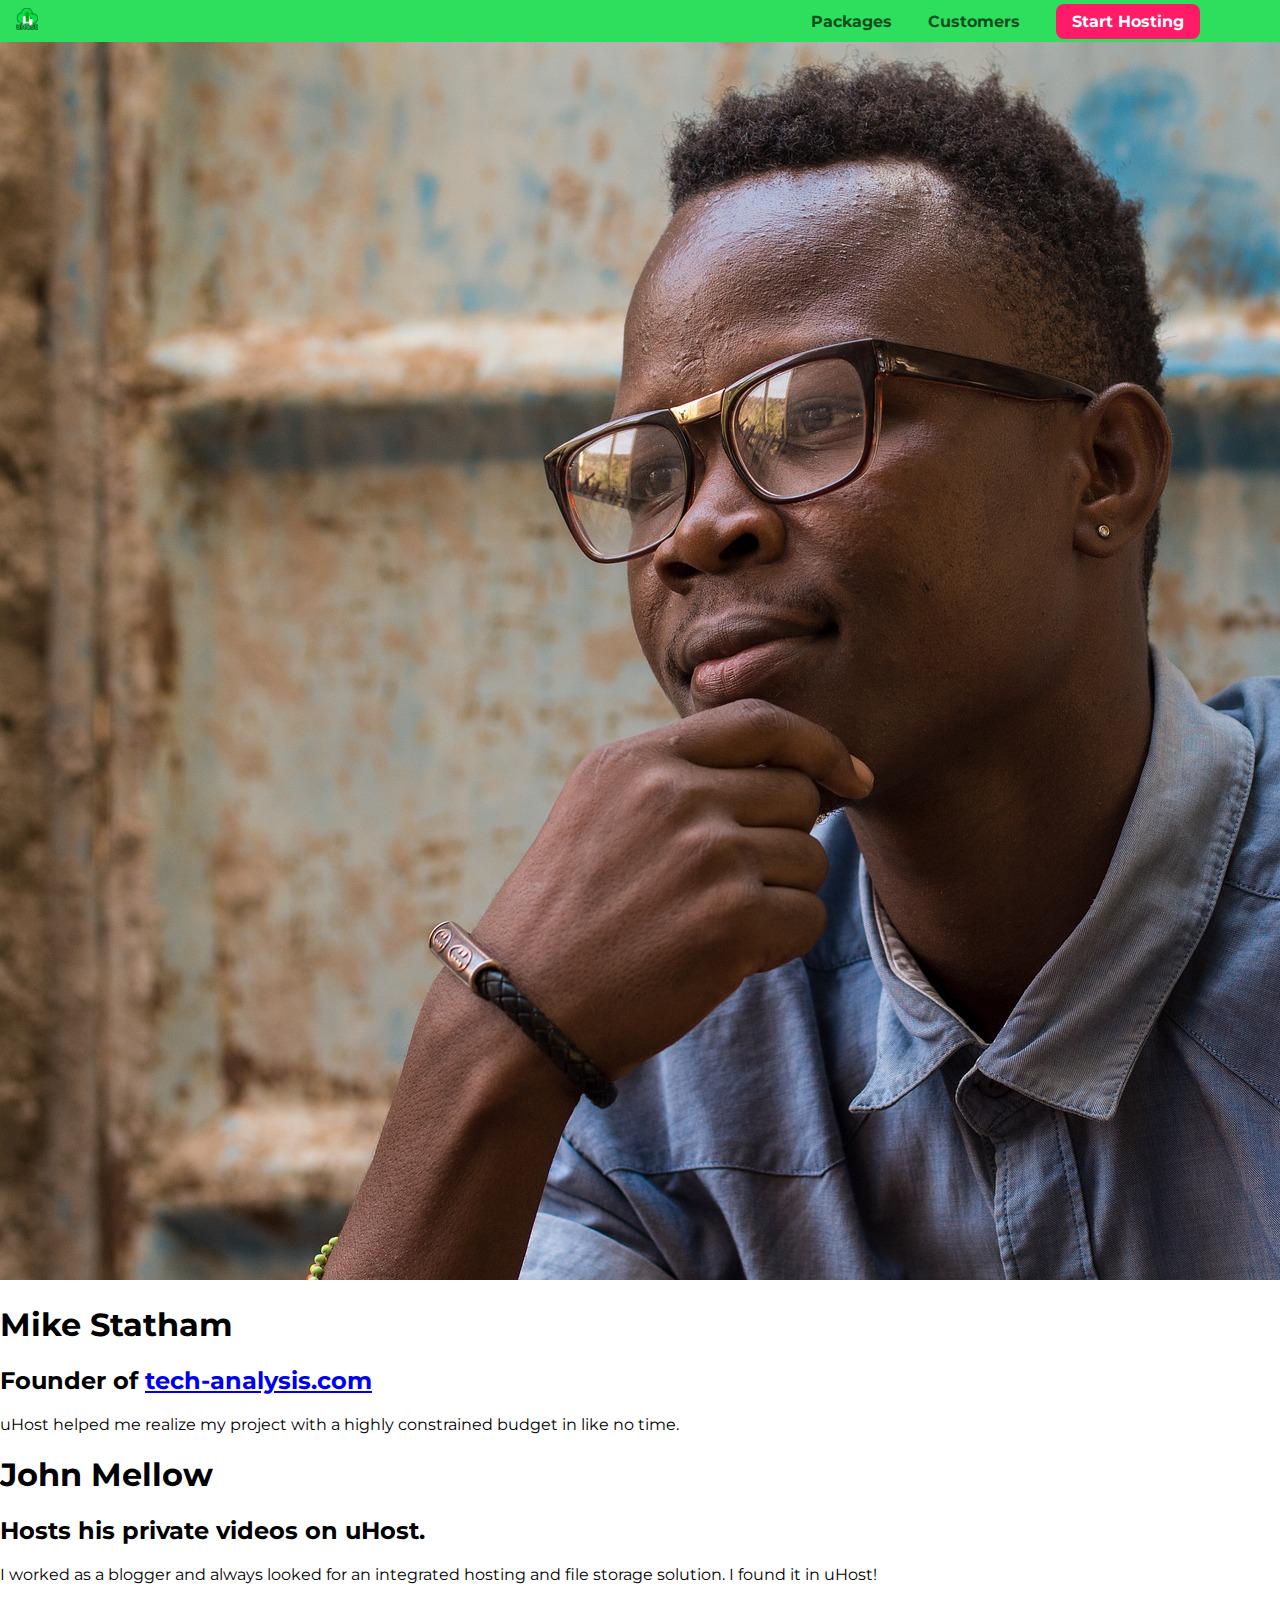
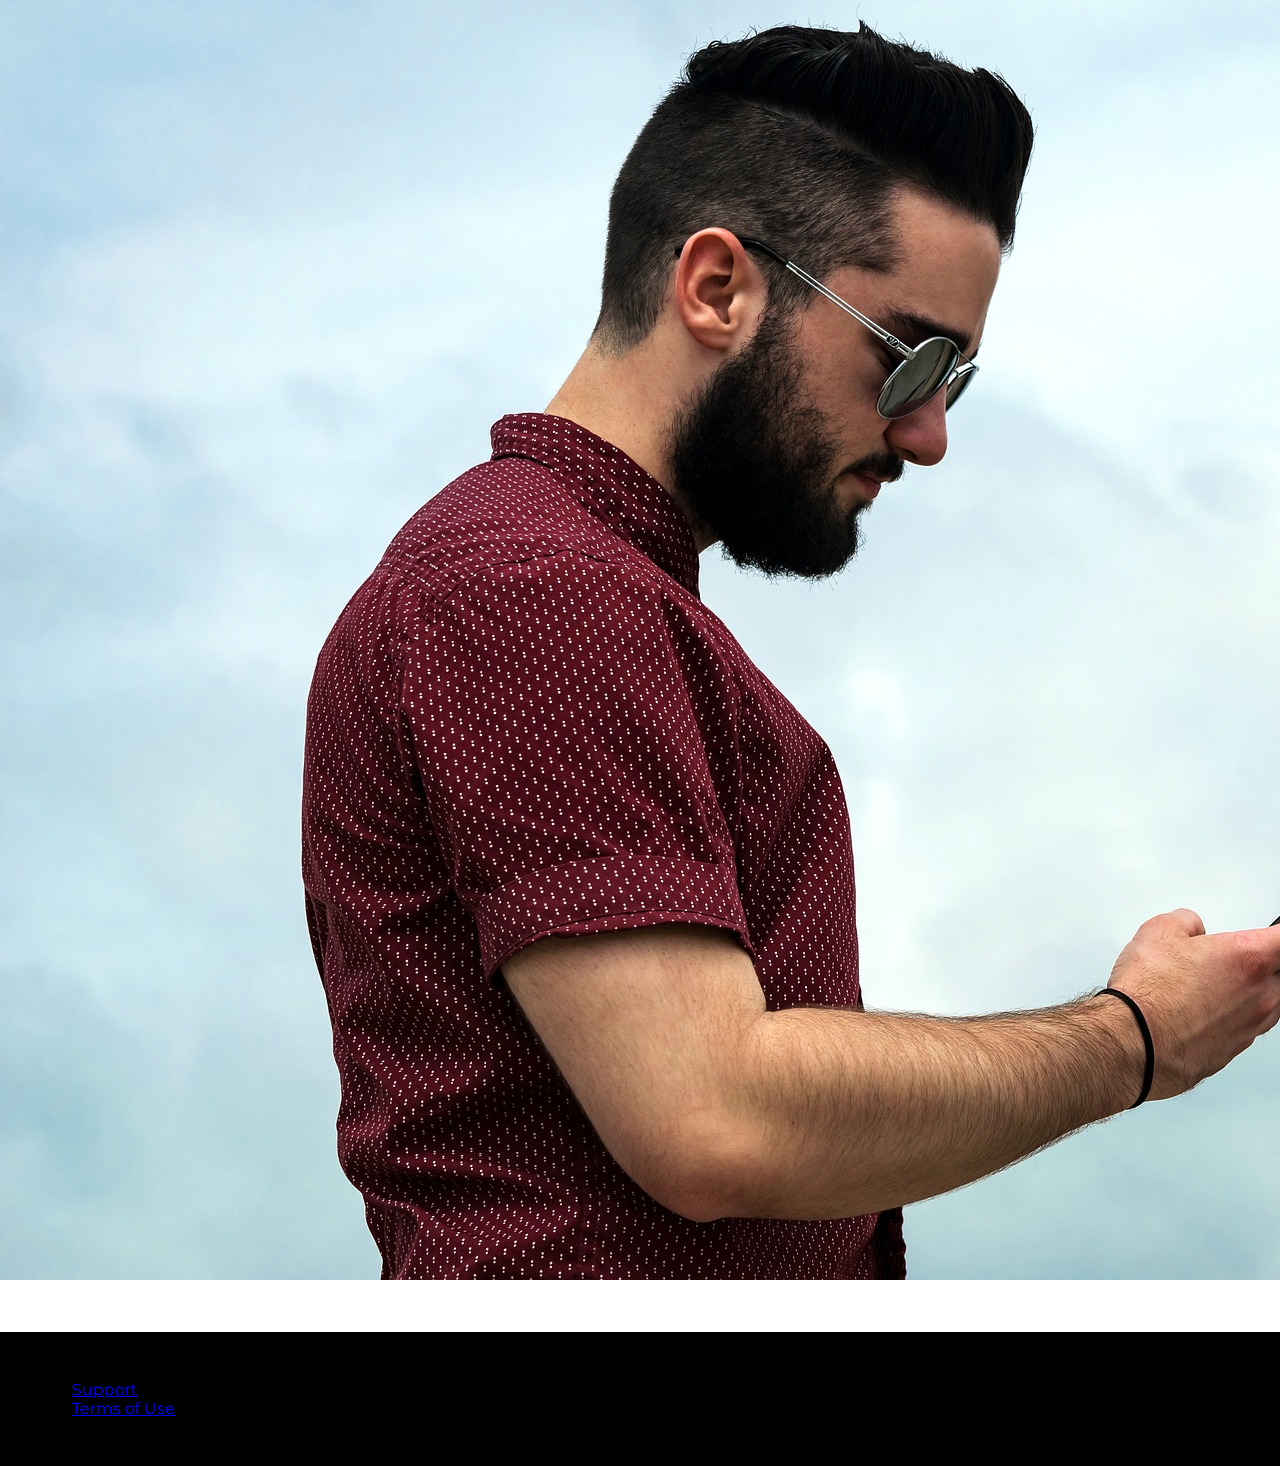
==== customers/index.html @ 3df67894 "added customers html" ====
<!DOCTYPE html>
<html lang="en">
  <head>
    <meta charset="UTF-8" />
    <meta name="viewport" content="width=device-width, initial-scale=1.0" />
    <meta http-equiv="X-UA-Compatible" content="ie=edge" />
    <title>uHost Customers</title>
    <link rel="shortcut icon" href="../favicon.png" />
    <link
      href="https://fonts.googleapis.com/css?family=Anton|Montserrat:400,700"
      rel="stylesheet"
    />
    <link rel="stylesheet" href="../shared.css" />
    <link rel="stylesheet" href="customers.css" />
  </head>

  <body>
    <header class="main-header">
      <div>
        <a class="main-header__brand" href="../index.html">
          <img src="../images/uhost-icon.png" alt="uHost - Your favorite hosting company">
        </a>
      </div>
      <nav class="main-nav">
        <ul class="main-nav__items">
          <li class="main-nav__item">
            <a href="../packages/index.html">Packages</a>
          </li>
          <li class="main-nav__item">
            <a href="index.html">Customers</a>
          </li>
          <li class="main-nav__item main-nav__item-cta">
            <a href="start-hosting/index.html">Start Hosting</a>
          </li>
        </ul>
      </nav>
    </header>
    <main>
      <div>
        <div class="testimonial" id="customer-1">
          <div class="testimonial__image-container">
            <img
              src="../images/customer-1.jpg"
              alt="Mike Statham - Customer"
              class="testimonial__image"
            />
          </div>
          <div class="testimonial__info">
            <h1 class="testimonial__name">Mike Statham</h1>
            <h2 class="testimonial__subtitle">
              Founder of
              <a href="tech-analysis.com">tech-analysis.com</a>
            </h2>
            <p class="testimonial__text">
              uHost helped me realize my project with a highly constrained
              budget in like no time.
            </p>
          </div>
        </div>
        <div class="testimonial" id="customer-2">
          <div class="testimonial__info">
            <h1 class="testimonial__name">John Mellow</h1>
            <h2 class="testimonial__subtitle">
              Hosts his private videos on uHost.
            </h2>
            <p class="testimonial__text">
              I worked as a blogger and always looked for an integrated hosting
              and file storage solution. I found it in uHost!
            </p>
          </div>
          <div class="testimonial__image-container">
            <img
              src="../images/customer-2.jpg"
              alt="John Mellow - Customer"
              class="testimonial__image"
            />
          </div>
        </div>
      </div>
    </main>
    <footer class="main-footer">
      <nav>
        <ul>
          <li>
            <a href="#">Support</a>
          </li>
          <li>
            <a href="#">Terms of Use</a>
          </li>
        </ul>
      </nav>
    </footer>
  </body>
</html>
---- shared.css ----
* {
  box-sizing: border-box;
}

body {
  font-family: 'Montserrat', sans-serif;
  margin: 0;
}

.main-header {
  width: 100%;
  position: fixed;
  background: #2ddf5c;
  padding: 8px 16px;
  top: 0;
  left: 0;
  z-index: 1;
}

.main-header > div {
  display: inline-block;
  vertical-align: middle;
}

.main-header__brand {
  color: #0e4f1f;
  text-decoration: none;
  font-weight: bold;
  font-size: 22px;
  height: 22px;
  /* width: 20px; */
  display: inline-block;
}

.main-header__brand img {
  height: 100%;
  /* width: 100%; */
}

.main-nav {
  display: inline-block;
  text-align: right;
  width: calc(100% - 74px);
  vertical-align: middle;
}

.main-nav__items {
  margin: 0;
  padding: 0;
  list-style: none;
}

.main-nav__item {
  display: inline-block;
  margin: 0 16px;
}


.main-nav__item a {
  text-decoration: none;
  color: #0e4f1f;
  font-weight: bold;
  padding: 3px 0;
}

.main-nav__item a:hover,
.main-nav__item a:active {
  color: white;
  border-bottom: 5px solid white;
}

.main-nav__item-cta a {
  color: white;
  background: #ff1b68;
  padding: 8px 16px;
  border-radius: 8px;
}

.main-nav__item-cta a:hover,
.main-nav__item-cta a:active {
  color: #ff1b68;
  background: white;
  border: none;
}

.main-footer {
  background: black;
  padding: 32px;
  margin-top: 48px;
}

.main-footer__links {
  list-style: none;
  margin: 0;
  padding: 0;
  text-align: center;
}

.main-footer__link {
  display: inline-block;
  margin: 0 16px;
}

.main-footer__link a {
  color: white;
  text-decoration: none;
}

.main-footer__link a:hover,
.main-footer__link a:active {
  color: #ccc;
}

.button {
  background: #0e4f1f;
  color: white;
  font: inherit;
  border: 1.5px solid #0e4f1f;
  padding: 8px;
  border-radius: 8px;
  font-weight: bold;
  cursor: pointer;
}

.button:hover,
.button:active {
  background: white;
  color: #0e4f1f;
}

.button:focus {
  outline: none;
}
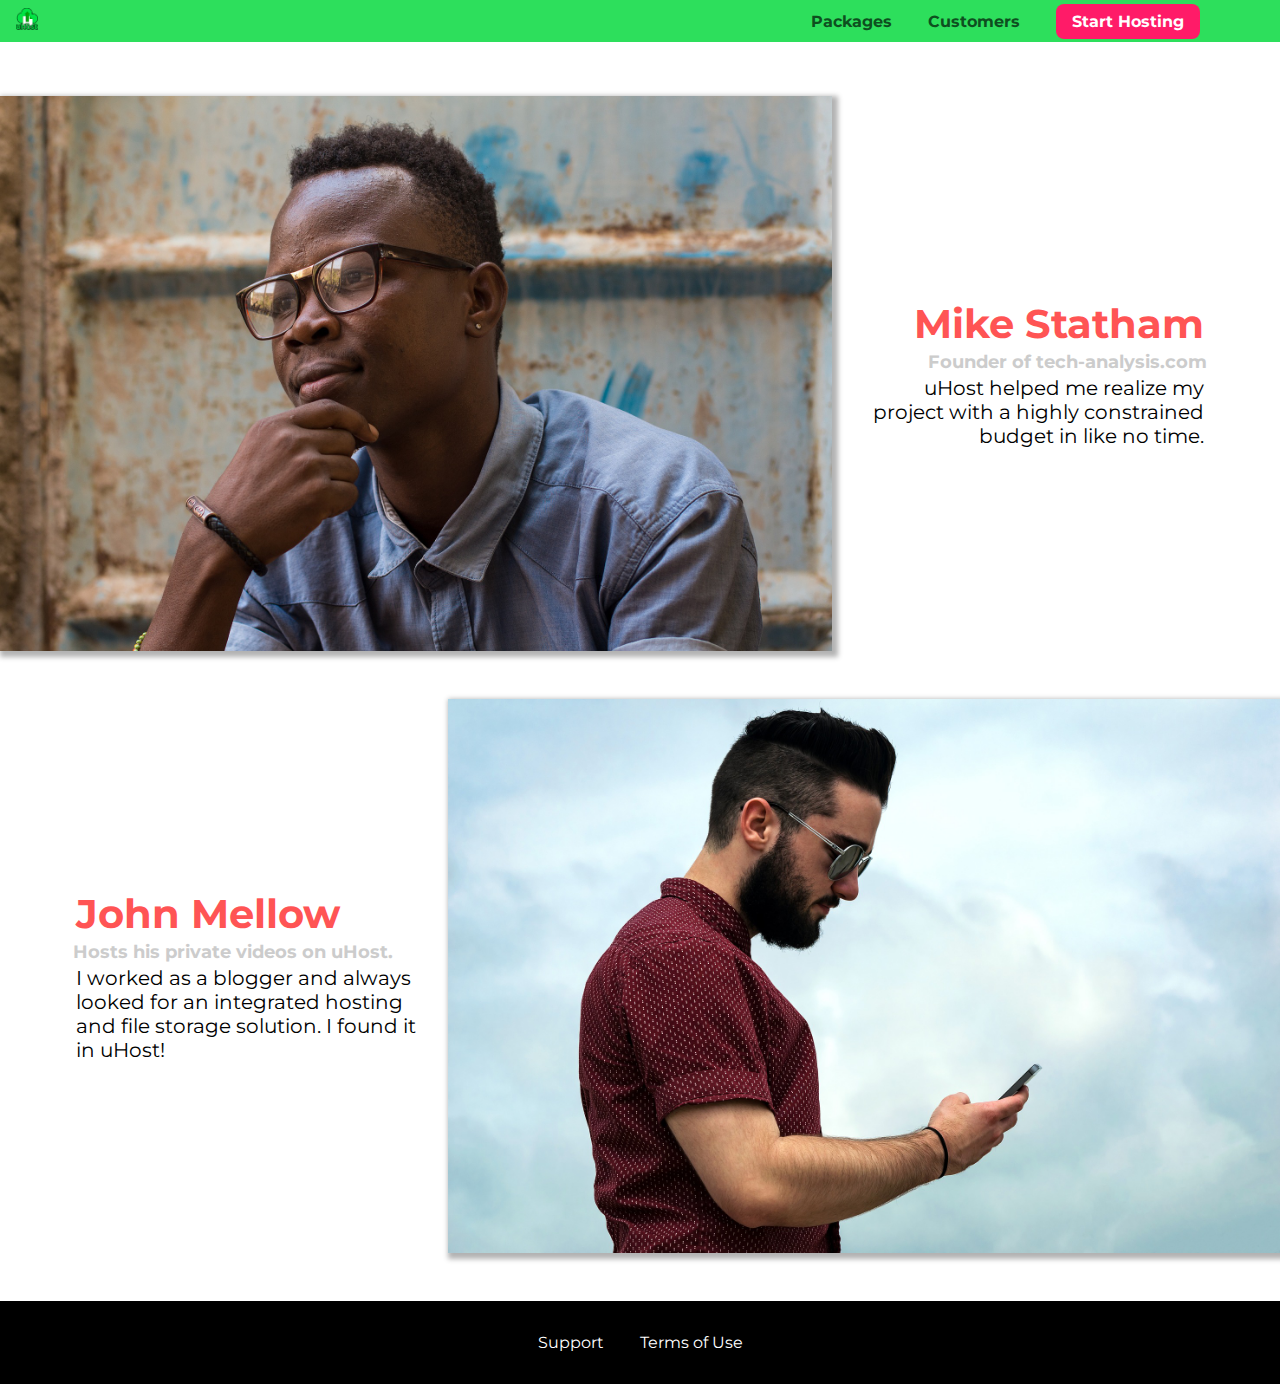
==== commit 416376e0: "linear-gradient, radial-gradient, filters" ====
--- a/customers/index.html
+++ b/customers/index.html
@@ -80,11 +80,11 @@
     </main>
     <footer class="main-footer">
       <nav>
-        <ul>
-          <li>
+        <ul class="main-footer__links">
+          <li class="main-footer__link">
             <a href="#">Support</a>
           </li>
-          <li>
+          <li class="main-footer__link">
             <a href="#">Terms of Use</a>
           </li>
         </ul>
--- a/customers/customers.css
+++ b/customers/customers.css
@@ -0,0 +1,66 @@
+.testimonial {
+  font-size: 20px;
+  margin: 48px 0;
+}
+
+.testimonial__list {
+  width: 80%;
+  margin: auto;
+}
+
+.testimonial:first-of-type {
+  margin-top: 96px;
+}
+
+.testimonial__image-container {
+  width: 65%;
+  display: inline-block;
+  vertical-align: middle;
+  box-shadow: 3px 3px 5px 3px rgba(0, 0, 0, 0.3);
+}
+
+.testimonial__image {
+  width: 100%;
+  vertical-align: top;
+}
+
+.testimonial__info {
+  text-align: right;
+  padding: 14px;
+  display: inline-block;
+  vertical-align: middle;
+  width: 30%
+}
+
+#customer-2.testimonial {
+  text-align: right;
+}
+
+#customer-2 .testimonial__info {
+  text-align: left;
+}
+
+.testimonial__name {
+  margin: 3px;
+  color: #ff5454;
+}
+
+.testimonial__subtitle {
+  margin: 0;
+  font-size: 18px;
+  color: #ccc;
+}
+
+.testimonial__subtitle a {
+  color: inherit;
+  text-decoration: none;
+}
+
+.testimonial__subtitle a:hover,
+.testimonial__subtitle a:active {
+  color: #7a7a7a;
+}
+
+.testimonial__text {
+  margin: 3px;
+}
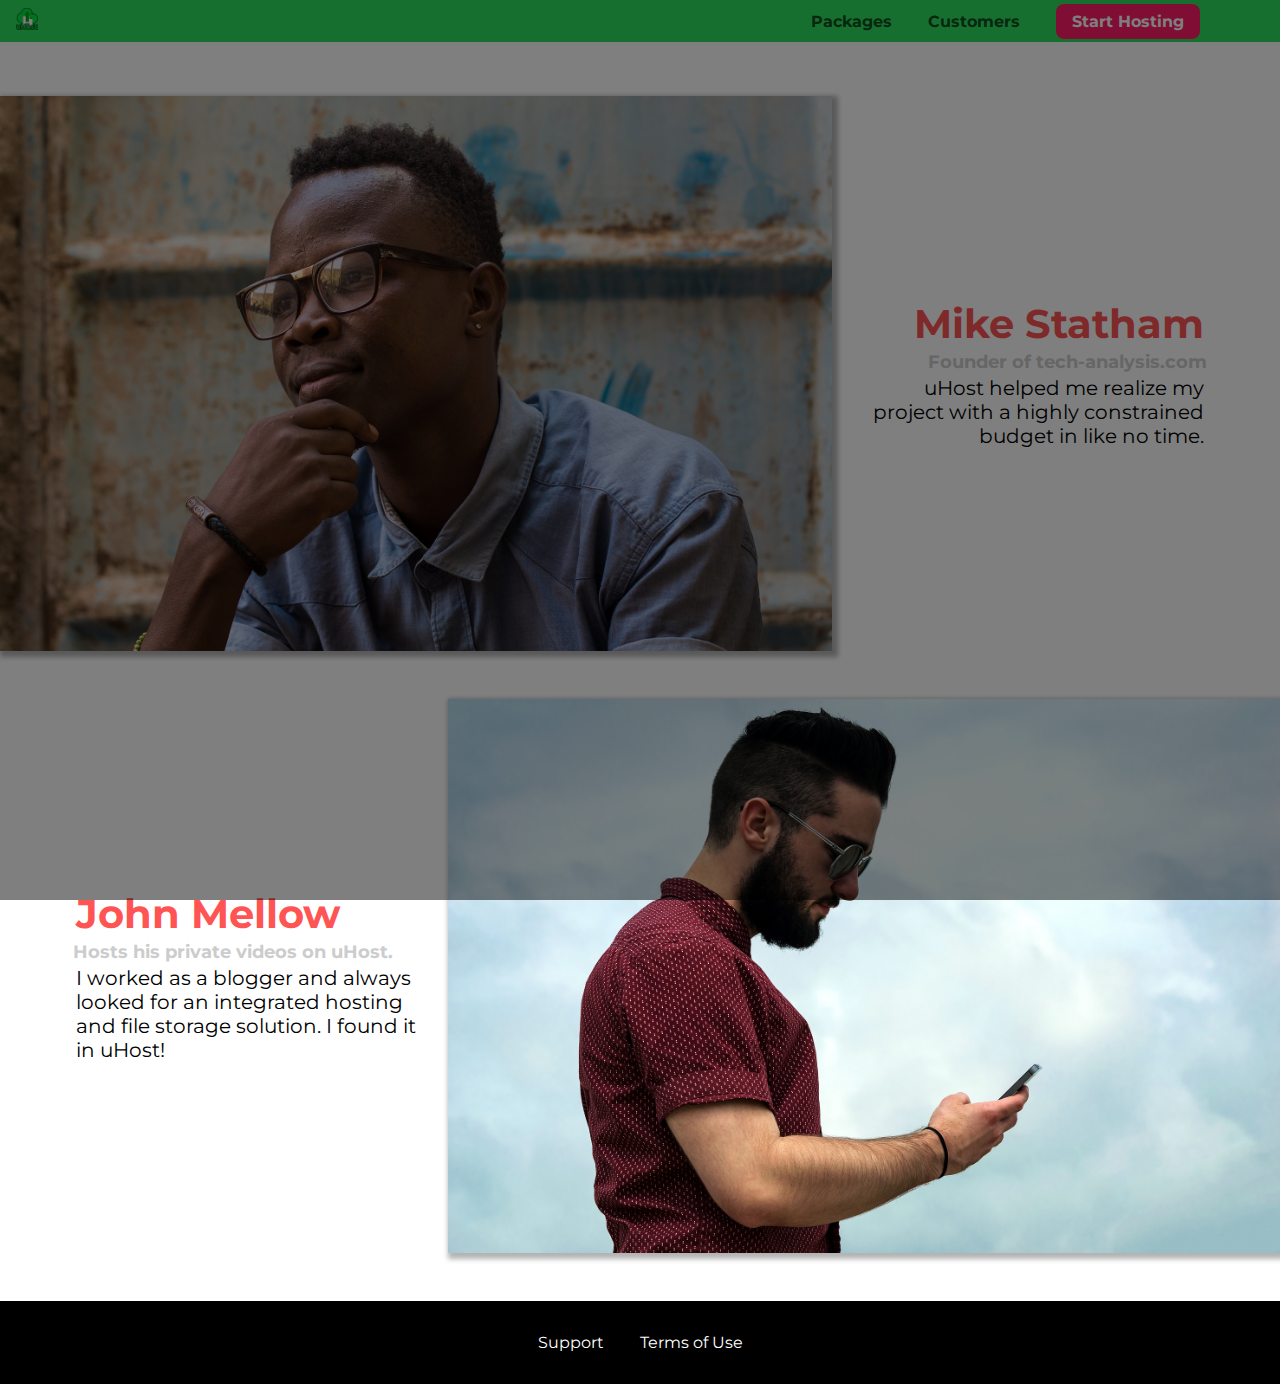
==== commit 15e3216b: "added in .backdrop and backdrop styling" ====
--- a/customers/index.html
+++ b/customers/index.html
@@ -15,6 +15,7 @@
   </head>
 
   <body>
+    <div class="backdrop"></div>
     <header class="main-header">
       <div>
         <a class="main-header__brand" href="../index.html">
@@ -37,7 +38,7 @@
     </header>
     <main>
       <div>
-        <div class="testimonial" id="customer-1">
+        <div class="testimonial" id="customer0">
           <div class="testimonial__image-container">
             <img
               src="../images/customer-1.jpg"
--- a/shared.css
+++ b/shared.css
@@ -5,6 +5,16 @@
 body {
   font-family: 'Montserrat', sans-serif;
   margin: 0;
+}
+
+.backdrop {
+  position: fixed;
+  top: 0;
+  left: 0;
+  z-index: 100;
+  width: 100%;
+  height: 100%;
+  background: rgba(0, 0, 0, 0.5);
 }
 
 .main-header {
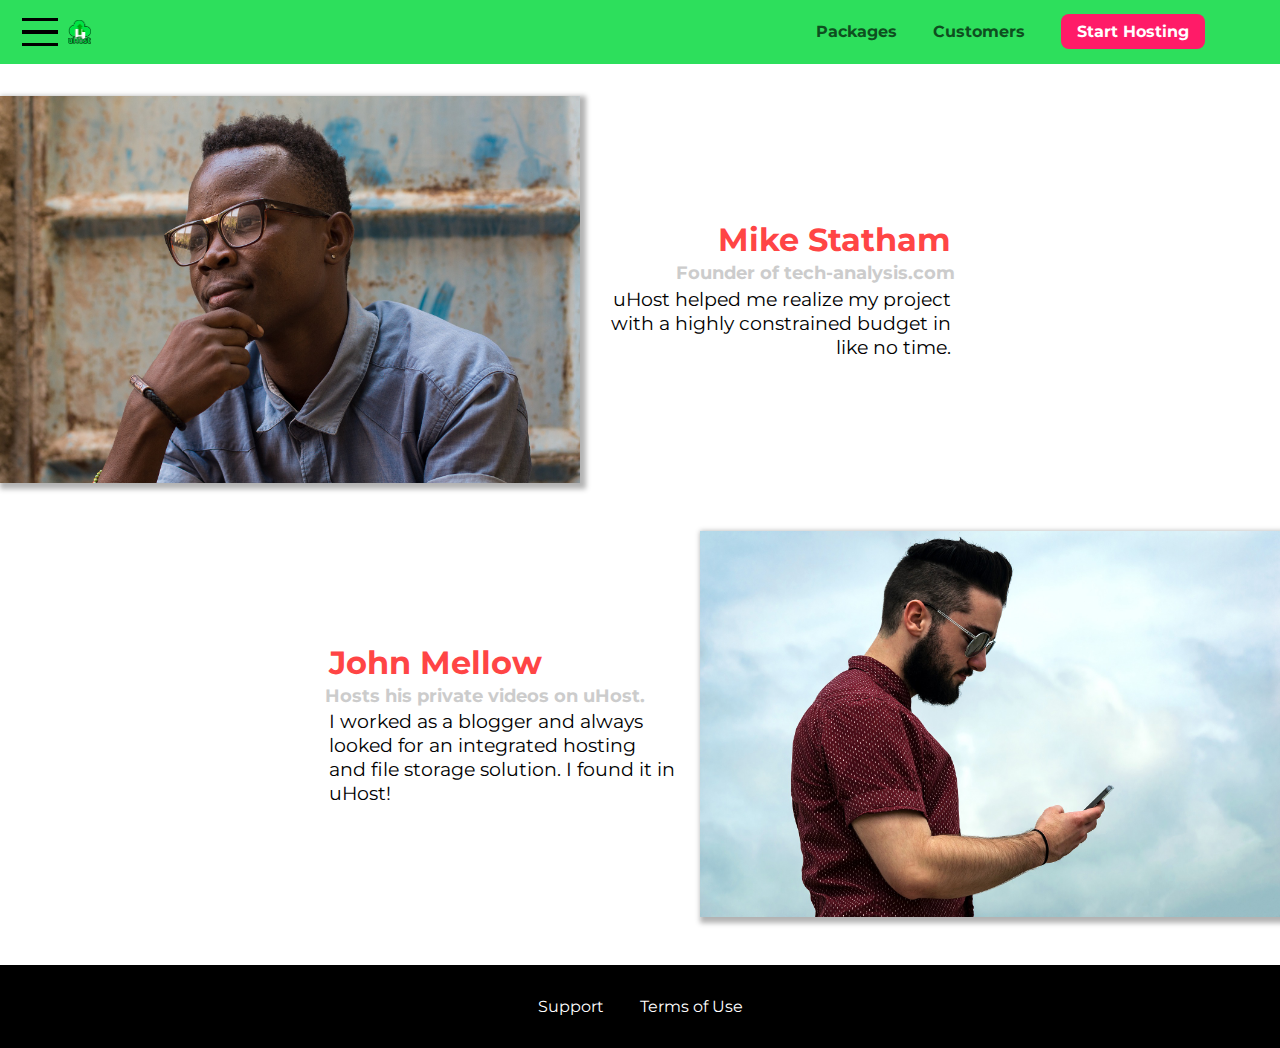
==== commit 202f8cd7: "Added js to toggle mobile nav" ====
--- a/customers/index.html
+++ b/customers/index.html
@@ -18,6 +18,11 @@
     <div class="backdrop"></div>
     <header class="main-header">
       <div>
+        <button class="toggle-button">
+          <span class="toggle-button__bar"></span>
+          <span class="toggle-button__bar"></span>
+          <span class="toggle-button__bar"></span>
+        </button>
         <a class="main-header__brand" href="../index.html">
           <img src="../images/uhost-icon.png" alt="uHost - Your favorite hosting company">
         </a>
@@ -36,6 +41,19 @@
         </ul>
       </nav>
     </header>
+    <nav class="mobile-nav">
+      <ul class="mobile-nav__items">
+        <li class="mobile-nav__item">
+          <a href="../packages/index.html">Packages</a>
+        </li>
+        <li class="mobile-nav__item">
+          <a href="index.html">Customers</a>
+        </li>
+        <li class="mobile-nav__item mobile-nav__item-cta">
+          <a href="../start-hosting/index.html">Start Hosting</a>
+        </li>
+      </ul>
+    </nav>
     <main>
       <div>
         <div class="testimonial" id="customer0">
@@ -91,5 +109,6 @@
         </ul>
       </nav>
     </footer>
+    <script src="../shared.js"></script>
   </body>
 </html>
--- a/shared.css
+++ b/shared.css
@@ -9,11 +9,12 @@
 
 .backdrop {
   position: fixed;
+  display: none;
   top: 0;
   left: 0;
   z-index: 100;
-  width: 100%;
-  height: 100%;
+  width: 100vw;
+  height: 100vh;
   background: rgba(0, 0, 0, 0.5);
 }
 
@@ -21,7 +22,7 @@
   width: 100%;
   position: fixed;
   background: #2ddf5c;
-  padding: 8px 16px;
+  padding: .5rem 1rem;
   top: 0;
   left: 0;
   z-index: 1;
@@ -30,16 +31,39 @@
 .main-header > div {
   display: inline-block;
   vertical-align: middle;
+}
+
+.toggle-button {
+  width: 3rem;
+  background: transparent;
+  border: none;
+  cursor: pointer;
+  padding-top: 0;
+  padding-bottom: 0;
+  vertical-align: middle;
+}
+
+.toggle-button:focus {
+  outline: none;
+}
+
+.toggle-button__bar {
+  width: 100%;
+  height: .2rem;
+  background: black;
+  display: block;
+  margin: .6rem 0;
 }
 
 .main-header__brand {
   color: #0e4f1f;
   text-decoration: none;
   font-weight: bold;
-  font-size: 22px;
-  height: 22px;
+  font-size: 1.5rem;
+  height: 1.5rem;
   /* width: 20px; */
   display: inline-block;
+  vertical-align: middle;
 }
 
 .main-header__brand img {
@@ -50,7 +74,7 @@
 .main-nav {
   display: inline-block;
   text-align: right;
-  width: calc(100% - 74px);
+  width: calc(100% - 122px);
   vertical-align: middle;
 }
 
@@ -62,15 +86,16 @@
 
 .main-nav__item {
   display: inline-block;
-  margin: 0 16px;
-}
-
-
-.main-nav__item a {
+  margin: 0 1rem;
+}
+
+
+.main-nav__item a,
+.mobile-nav__item a {
   text-decoration: none;
   color: #0e4f1f;
   font-weight: bold;
-  padding: 3px 0;
+  padding: .2rem 0;
 }
 
 .main-nav__item a:hover,
@@ -79,15 +104,18 @@
   border-bottom: 5px solid white;
 }
 
-.main-nav__item-cta a {
+.main-nav__item-cta a,
+.mobile-nav__item-cta a {
   color: white;
   background: #ff1b68;
-  padding: 8px 16px;
+  padding: .5rem 1rem;
   border-radius: 8px;
 }
 
 .main-nav__item-cta a:hover,
-.main-nav__item-cta a:active {
+.main-nav__item-cta a:active,
+.mobile-nav__item-cta a:hover,
+.mobile-nav__item-cta a:active {
   color: #ff1b68;
   background: white;
   border: none;
@@ -95,8 +123,8 @@
 
 .main-footer {
   background: black;
-  padding: 32px;
-  margin-top: 48px;
+  padding: 2rem;
+  margin-top: 3rem;
 }
 
 .main-footer__links {
@@ -108,7 +136,7 @@
 
 .main-footer__link {
   display: inline-block;
-  margin: 0 16px;
+  margin: 0 1rem;
 }
 
 .main-footer__link a {
@@ -121,12 +149,40 @@
   color: #ccc;
 }
 
+.mobile-nav {
+  display: none;
+  position: fixed;
+  z-index: 101;
+  top: 0;
+  left: 0;
+  background: white;
+  width: 80%;
+  height: 100vh;
+}
+
+.mobile-nav__items {
+  width: 90%;
+  height: 100%;
+  list-style: none;
+  margin: 10% auto;
+  padding: 0;
+  text-align: center;
+}
+
+.mobile-nav__item {
+  margin: 1rem 0;
+}
+
+.mobile-nav__item a {
+  font-size: 1.5rem;
+}
+
 .button {
   background: #0e4f1f;
   color: white;
   font: inherit;
   border: 1.5px solid #0e4f1f;
-  padding: 8px;
+  padding: .5rem;
   border-radius: 8px;
   font-weight: bold;
   cursor: pointer;
@@ -141,3 +197,7 @@
 .button:focus {
   outline: none;
 }
+
+.open {
+  display: block !important;
+}
--- a/customers/customers.css
+++ b/customers/customers.css
@@ -1,6 +1,6 @@
 .testimonial {
-  font-size: 20px;
-  margin: 48px 0;
+  font-size: 1.2rem;
+  margin: 3rem 0;
 }
 
 .testimonial__list {
@@ -9,11 +9,12 @@
 }
 
 .testimonial:first-of-type {
-  margin-top: 96px;
+  margin-top: 6rem;
 }
 
 .testimonial__image-container {
   width: 65%;
+  max-width: 580px;
   display: inline-block;
   vertical-align: middle;
   box-shadow: 3px 3px 5px 3px rgba(0, 0, 0, 0.3);
@@ -26,7 +27,7 @@
 
 .testimonial__info {
   text-align: right;
-  padding: 14px;
+  padding: 0.9rem;
   display: inline-block;
   vertical-align: middle;
   width: 30%
@@ -41,13 +42,14 @@
 }
 
 .testimonial__name {
-  margin: 3px;
-  color: #ff5454;
+  margin: .2rem;
+  color: #ff4545;
+  font-size: 2rem;
 }
 
 .testimonial__subtitle {
   margin: 0;
-  font-size: 18px;
+  font-size: 1.1rem;
   color: #ccc;
 }
 
@@ -62,5 +64,5 @@
 }
 
 .testimonial__text {
-  margin: 3px;
+  margin: .2rem;
 }
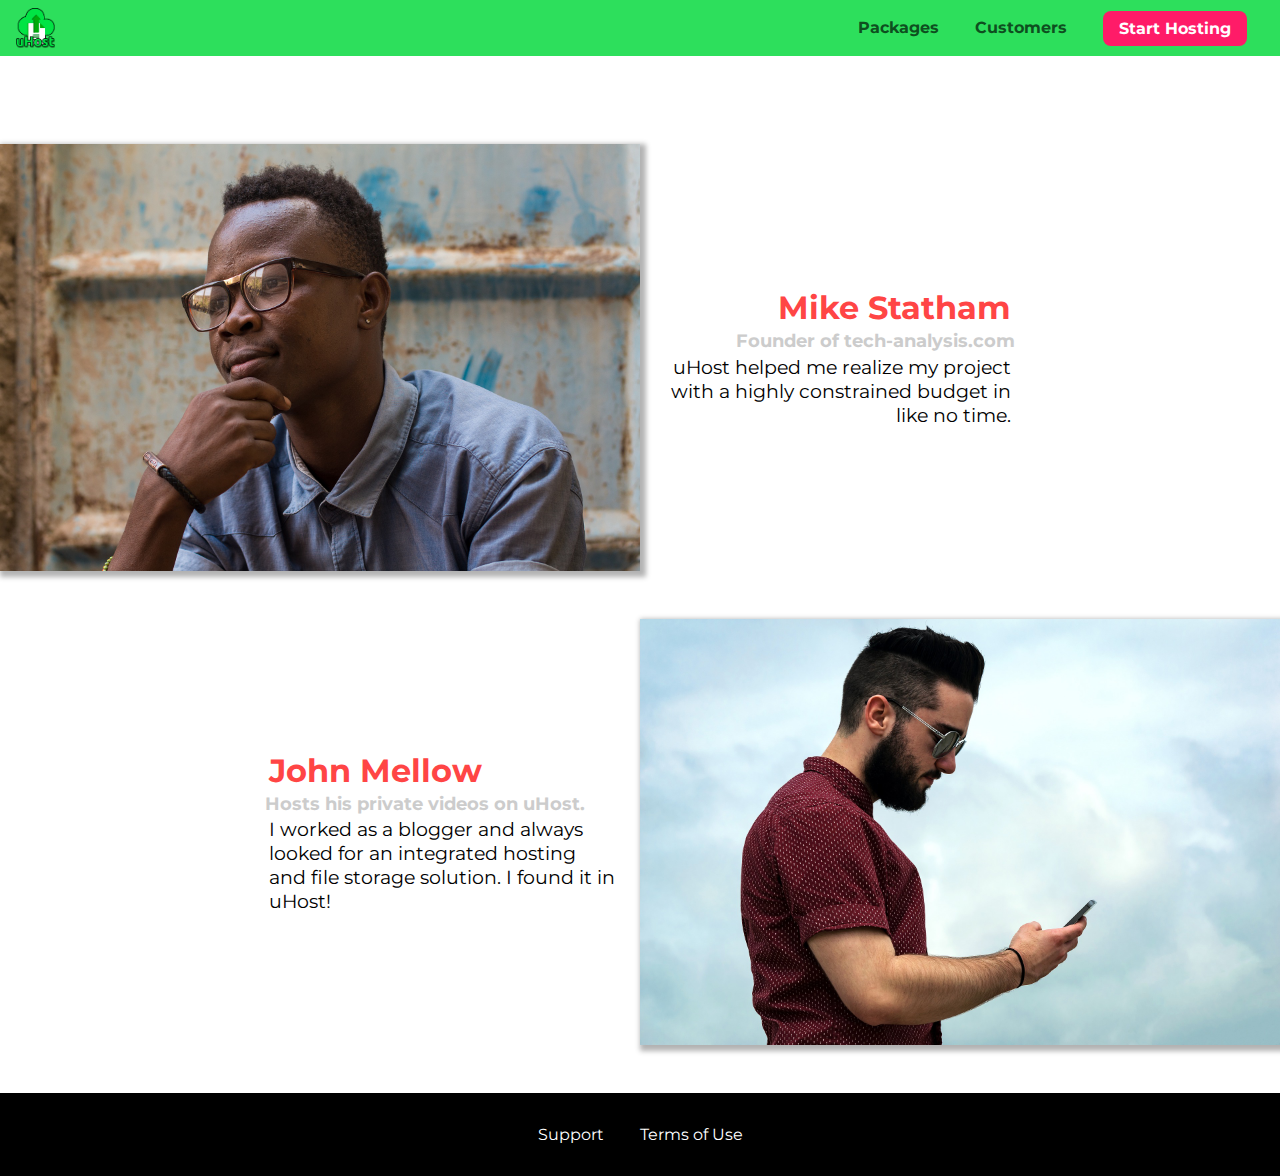
==== commit eff7297d: "fixed link" ====
--- a/customers/index.html
+++ b/customers/index.html
@@ -4,6 +4,7 @@
     <meta charset="UTF-8" />
     <meta name="viewport" content="width=device-width, initial-scale=1.0" />
     <meta http-equiv="X-UA-Compatible" content="ie=edge" />
+    <meta name="viewport" content="width=device-width, initial-scale=1.0"/>
     <title>uHost Customers</title>
     <link rel="shortcut icon" href="../favicon.png" />
     <link
@@ -36,7 +37,7 @@
             <a href="index.html">Customers</a>
           </li>
           <li class="main-nav__item main-nav__item-cta">
-            <a href="start-hosting/index.html">Start Hosting</a>
+            <a href="../start-hosting/index.html">Start Hosting</a>
           </li>
         </ul>
       </nav>
--- a/shared.css
+++ b/shared.css
@@ -5,6 +5,11 @@
 body {
   font-family: 'Montserrat', sans-serif;
   margin: 0;
+}
+
+main {
+  min-height: calc(100vh - 3.5rem - 8rem);
+  margin-top: 3.5rem;
 }
 
 .backdrop {
@@ -59,8 +64,7 @@
   color: #0e4f1f;
   text-decoration: none;
   font-weight: bold;
-  font-size: 1.5rem;
-  height: 1.5rem;
+  height: 2.5rem;
   /* width: 20px; */
   display: inline-block;
   vertical-align: middle;
@@ -72,10 +76,7 @@
 }
 
 .main-nav {
-  display: inline-block;
-  text-align: right;
-  width: calc(100% - 122px);
-  vertical-align: middle;
+  display: none;
 }
 
 .main-nav__items {
@@ -121,6 +122,18 @@
   border: none;
 }
 
+@media (min-width: 40rem) {
+  .toggle-button {
+    display: none;
+  }
+  .main-nav {
+    display: inline-block;
+    text-align: right;
+    width: calc(100% - 44px);
+    vertical-align: middle;
+  }
+}
+
 .main-footer {
   background: black;
   padding: 2rem;
@@ -135,8 +148,8 @@
 }
 
 .main-footer__link {
-  display: inline-block;
-  margin: 0 1rem;
+  display: block;
+  margin: 1rem 0;
 }
 
 .main-footer__link a {
@@ -198,6 +211,21 @@
   outline: none;
 }
 
+.button[disabled] {
+  cursor: not-allowed;
+  border: #a1a1a1;
+  background: #ccc;
+  color: #a1a1a1;
+}
+
 .open {
   display: block !important;
 }
+
+@media (min-width: 40rem) {
+  .main-footer__link {
+    display: inline-block;
+    margin: 0 1rem;
+  }
+}
+
--- a/customers/customers.css
+++ b/customers/customers.css
@@ -1,22 +1,19 @@
+main {
+  padding-top: 2.5rem;
+}
+
 .testimonial {
   font-size: 1.2rem;
-  margin: 3rem 0;
 }
 
-.testimonial__list {
-  width: 80%;
-  margin: auto;
-}
-
-.testimonial:first-of-type {
-  margin-top: 6rem;
-}
+/* .testimonial__list { */
+/*   width: 80%; */
+/*   margin: auto; */
+/* } */
 
 .testimonial__image-container {
-  width: 65%;
-  max-width: 580px;
-  display: inline-block;
-  vertical-align: middle;
+  width: 100%;
+  max-width: 40rem;
   box-shadow: 3px 3px 5px 3px rgba(0, 0, 0, 0.3);
 }
 
@@ -28,9 +25,6 @@
 .testimonial__info {
   text-align: right;
   padding: 0.9rem;
-  display: inline-block;
-  vertical-align: middle;
-  width: 30%
 }
 
 #customer-2.testimonial {
@@ -66,3 +60,20 @@
 .testimonial__text {
   margin: .2rem;
 }
+
+@media (min-width: 40rem) {
+  .testimonial {
+    margin: 3rem auto;
+    max-width: 1500px;
+  }
+  .testimonial__image-container {
+    display: inline-block;
+    vertical-align: middle;
+    width: 66%;
+  }
+  .testimonial__info {
+    display: inline-block;
+    vertical-align: middle;
+    width: 30%
+  }
+}
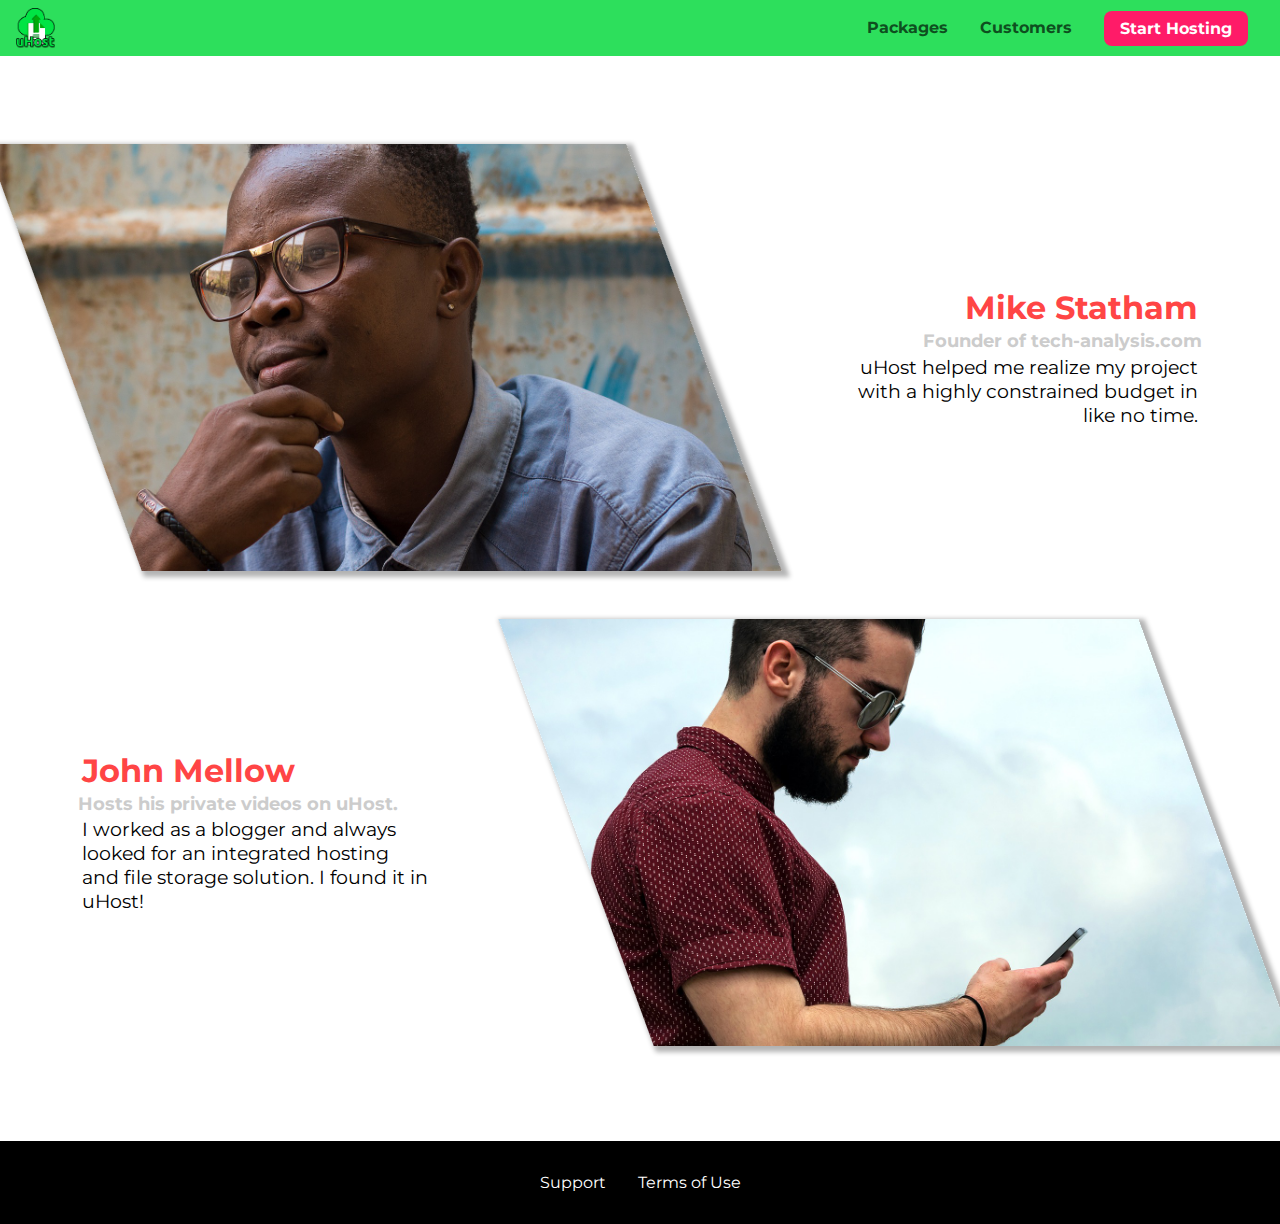
==== commit 0aed31db: "Added animation on hover for customer-1" ====
--- a/customers/index.html
+++ b/customers/index.html
@@ -7,10 +7,6 @@
     <meta name="viewport" content="width=device-width, initial-scale=1.0"/>
     <title>uHost Customers</title>
     <link rel="shortcut icon" href="../favicon.png" />
-    <link
-      href="https://fonts.googleapis.com/css?family=Anton|Montserrat:400,700"
-      rel="stylesheet"
-    />
     <link rel="stylesheet" href="../shared.css" />
     <link rel="stylesheet" href="customers.css" />
   </head>
@@ -57,7 +53,7 @@
     </nav>
     <main>
       <div>
-        <div class="testimonial" id="customer0">
+        <div class="testimonial" id="customer-1">
           <div class="testimonial__image-container">
             <img
               src="../images/customer-1.jpg"
--- a/shared.css
+++ b/shared.css
@@ -1,26 +1,45 @@
+@import url('https://fonts.googleapis.com/css?family=Roboto:100,400,900&display=swap');
+@import url('https://fonts.googleapis.com/css?family=Anton&display=swap');
+@import url('https://fonts.googleapis.com/css?family=Montserrat:400,700&display=swap');
+
 * {
   box-sizing: border-box;
+}
+
+html {
+  height: 100%;
 }
 
 body {
   font-family: 'Montserrat', sans-serif;
   margin: 0;
+  display: grid;
+  grid-template-rows: 3.5rem auto fit-content(8rem);
+  height: 100%;
+  grid-template-areas:
+    "header"
+    "main"
+    "footer";
 }
 
 main {
-  min-height: calc(100vh - 3.5rem - 8rem);
-  margin-top: 3.5rem;
+  /* min-height: calc(100vh - 3.5rem - 8rem); */
+  /* margin-top: 3.5rem; */
+  /* grid-row: 2 / 3; */
+  grid-area: main;
 }
 
 .backdrop {
+  display: none;
   position: fixed;
-  display: none;
+  opacity: 0;
   top: 0;
   left: 0;
   z-index: 100;
   width: 100vw;
   height: 100vh;
   background: rgba(0, 0, 0, 0.5);
+  transition: opacity .2s linear;
 }
 
 .main-header {
@@ -30,12 +49,10 @@
   padding: .5rem 1rem;
   top: 0;
   left: 0;
-  z-index: 1;
-}
-
-.main-header > div {
-  display: inline-block;
-  vertical-align: middle;
+  z-index: 60;
+  display: flex;
+  align-items: center;
+  justify-content: space-between;
 }
 
 .toggle-button {
@@ -64,14 +81,12 @@
   color: #0e4f1f;
   text-decoration: none;
   font-weight: bold;
+  /* width: 20px; */
+}
+
+.main-header__brand img {
   height: 2.5rem;
-  /* width: 20px; */
-  display: inline-block;
   vertical-align: middle;
-}
-
-.main-header__brand img {
-  height: 100%;
   /* width: 100%; */
 }
 
@@ -83,10 +98,10 @@
   margin: 0;
   padding: 0;
   list-style: none;
+  display: flex;
 }
 
 .main-nav__item {
-  display: inline-block;
   margin: 0 1rem;
 }
 
@@ -103,6 +118,10 @@
 .main-nav__item a:active {
   color: white;
   border-bottom: 5px solid white;
+}
+
+.main-nav__item-cta {
+  animation: wiggle 400ms 3s 8 ease-out none;
 }
 
 .main-nav__item-cta a,
@@ -127,10 +146,7 @@
     display: none;
   }
   .main-nav {
-    display: inline-block;
-    text-align: right;
-    width: calc(100% - 44px);
-    vertical-align: middle;
+    display: flex;
   }
 }
 
@@ -138,18 +154,21 @@
   background: black;
   padding: 2rem;
   margin-top: 3rem;
+  /* grid-row: 3 / 4; */
+  grid-area: footer;
 }
 
 .main-footer__links {
   list-style: none;
   margin: 0;
   padding: 0;
-  text-align: center;
+  display: flex;
+  flex-direction: column;
+  align-items: center;
 }
 
 .main-footer__link {
-  display: block;
-  margin: 1rem 0;
+  margin: .5rem 0;
 }
 
 .main-footer__link a {
@@ -163,7 +182,7 @@
 }
 
 .mobile-nav {
-  display: none;
+  transform: translateX(-100%);
   position: fixed;
   z-index: 101;
   top: 0;
@@ -171,15 +190,19 @@
   background: white;
   width: 80%;
   height: 100vh;
+  transition: transform 300ms ease-out;
 }
 
 .mobile-nav__items {
   width: 90%;
   height: 100%;
   list-style: none;
-  margin: 10% auto;
+  /* margin: 0 auto; */
   padding: 0;
-  text-align: center;
+  display: flex;
+  flex-direction: column;
+  align-items: center;
+  justify-content: center;
 }
 
 .mobile-nav__item {
@@ -220,12 +243,29 @@
 
 .open {
   display: block !important;
+  opacity: 1 !important;
+  transform: translateY(0) !important;
 }
 
 @media (min-width: 40rem) {
   .main-footer__link {
-    display: inline-block;
     margin: 0 1rem;
   }
-}
-
+
+  .main-footer__links {
+    flex-direction: row;
+    justify-content: center;
+  }
+}
+
+@keyframes wiggle {
+  0% {
+    transform: rotateZ(0);
+  }
+  50% {
+    transform: rotateZ(-10deg);
+  }
+  100% {
+    transform: rotateZ(10deg);
+  }
+}
--- a/customers/customers.css
+++ b/customers/customers.css
@@ -12,14 +12,21 @@
 /* } */
 
 .testimonial__image-container {
-  width: 100%;
+  width: 60%;
   max-width: 40rem;
   box-shadow: 3px 3px 5px 3px rgba(0, 0, 0, 0.3);
+  transform: skew(20deg);
+  overflow: hidden;
+}
+
+#customer-1:hover .testimonial__image-container {
+  animation: flip-customer 1s ease-out forwards;
 }
 
 .testimonial__image {
   width: 100%;
   vertical-align: top;
+  transform: skew(-20deg) scale(1.4);
 }
 
 .testimonial__info {
@@ -65,15 +72,26 @@
   .testimonial {
     margin: 3rem auto;
     max-width: 1500px;
+    display: flex;
+    align-items: center;
+    justify-content: space-around;
   }
   .testimonial__image-container {
-    display: inline-block;
-    vertical-align: middle;
     width: 66%;
   }
   .testimonial__info {
-    display: inline-block;
-    vertical-align: middle;
     width: 30%
   }
 }
+
+@keyframes flip-customer {
+  0% {
+    transform: rotateY(0) skew(20deg);
+  }
+  50% {
+    transform: rotateY(160deg) skew(20deg);
+  }
+  100% {
+    transform: rotateY(360deg) skew(20deg);
+  }
+}
